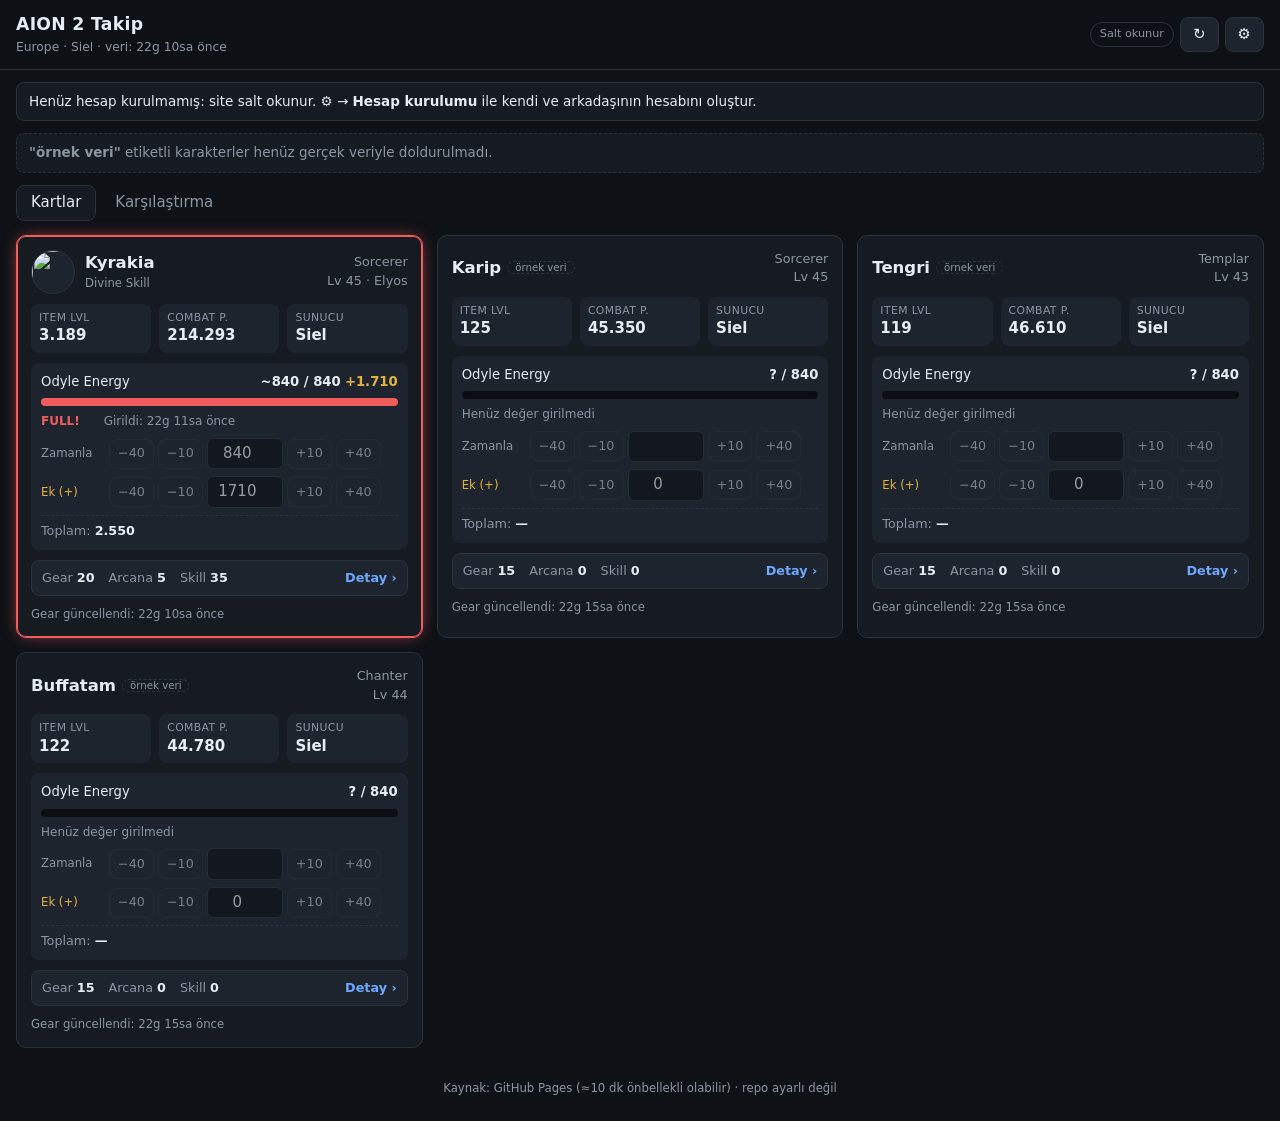
==== index.html @ 0301f0ab "İlk sürüm: AION 2 karakter takip sitesi - Karakter kartları, karşılaştırma, Gear/Arcana/Skill pencer" ====
<!doctype html>
<html lang="tr">
<head>
  <meta charset="utf-8">
  <meta name="viewport" content="width=device-width, initial-scale=1">
  <meta name="color-scheme" content="dark">
  <meta name="robots" content="noindex">
  <title>AION 2 Takip</title>
  <link rel="stylesheet" href="assets/css/style.css">
</head>
<body>
  <!-- Giriş ekranı: hesaplar kuruluysa uygulama girişten sonra görünür -->
  <section id="login" class="login" hidden>
    <form class="login-card" id="login-form" autocomplete="on">
      <h1>AION 2 Takip</h1>
      <p class="hint">Devam etmek için giriş yap.</p>
      <label>Kullanıcı adı
        <input type="text" id="login-user" autocomplete="username" autocapitalize="none" spellcheck="false" required>
      </label>
      <label>Şifre
        <input type="password" id="login-pass" autocomplete="current-password" required>
      </label>
      <label class="check"><input type="checkbox" id="login-remember"> Beni bu cihazda hatırla</label>
      <button type="submit" class="btn primary" id="login-btn">Giriş yap</button>
      <p class="login-err" id="login-err" role="alert"></p>
      <button type="button" class="linkbtn" data-open-setup>Hesap kurulumu (site sahibi)</button>
    </form>
  </section>

  <div id="app" hidden>
  <header class="topbar">
    <div class="brand">
      <h1>AION 2 Takip</h1>
      <p class="sub" id="subtitle">Yükleniyor…</p>
    </div>
    <div class="actions">
      <span class="pill" id="mode-pill" title="Düzenleme durumu">Salt okunur</span>
      <button type="button" class="btn" id="btn-refresh" title="Veriyi yeniden yükle">↻</button>
      <button type="button" class="btn" id="btn-fetch" hidden>Şimdi güncelle</button>
      <button type="button" class="btn primary" id="btn-save" hidden disabled>Kaydet</button>
      <button type="button" class="btn" id="btn-settings" title="Ayarlar">⚙</button>
    </div>
  </header>

  <div class="status" id="status" role="status" aria-live="polite" hidden></div>
  <div class="banner" id="sample-banner" hidden>
    <strong>"örnek veri"</strong> etiketli karakterler henüz gerçek veriyle doldurulmadı.
  </div>

  <nav class="tabs" role="tablist">
    <button type="button" role="tab" class="tab" data-view="cards" aria-selected="true">Kartlar</button>
    <button type="button" role="tab" class="tab" data-view="compare" aria-selected="false">Karşılaştırma</button>
  </nav>

  <main>
    <section id="view-cards" class="grid"></section>

    <section id="view-compare" hidden>
      <div class="toolbar">
        <label>Sırala:
          <select id="sort-key">
            <option value="itemLevel">Item level</option>
            <option value="combatPower">Combat power</option>
            <option value="level">Seviye</option>
            <option value="energy">Enerji (toplam)</option>
          </select>
        </label>
      </div>
      <div class="table-wrap"><table class="rank" id="rank-table"></table></div>

      <h2 class="section-title">Gear karşılaştırma</h2>
      <div class="table-wrap"><table class="gear-matrix" id="gear-matrix"></table></div>
    </section>
  </main>

  <footer class="foot" id="foot"></footer>
  </div>

  <dialog id="settings">
    <form method="dialog" class="dlg">
      <h2>Ayarlar</h2>
      <fieldset>
        <legend>Oturum</legend>
        <p class="hint" id="session-info">Giriş yapılmadı.</p>
        <div class="row">
          <button type="button" class="btn danger" id="btn-logout">Çıkış yap</button>
        </div>
      </fieldset>
      <fieldset>
        <legend>Hesaplar (site sahibi)</legend>
        <p class="hint">Hesap eklemek, şifre değiştirmek ya da süresi dolan GitHub token'ını yenilemek için.</p>
        <div class="row"><button type="button" class="btn" data-open-setup>Hesap kurulumu</button></div>
      </fieldset>
      <div class="row end">
        <button type="submit" class="btn primary">Kapat</button>
      </div>
    </form>
  </dialog>

  <dialog id="setup" aria-label="Hesap kurulumu">
    <form class="dlg" id="setup-form" autocomplete="off">
      <h2>Hesap kurulumu</h2>
      <p class="hint">
        GitHub token'ın her hesabın şifresiyle <strong>ayrı ayrı şifrelenip</strong> <code>data.json</code>'a yazılır.
        Token ve şifreler düz halde hiçbir yere kaydedilmez. Kaydedince <strong>tüm hesaplar</strong> bu listeyle değiştirilir.
      </p>

      <fieldset>
        <legend>GitHub</legend>
        <input type="password" id="setup-token" placeholder="github_pat_… (Contents + Actions: Read and write)" spellcheck="false" autocomplete="off" required>
        <div class="row">
          <input type="text" id="setup-owner" placeholder="kullanıcı adı" spellcheck="false" required>
          <span>/</span>
          <input type="text" id="setup-repo" placeholder="repo" spellcheck="false" required>
          <input type="text" id="setup-branch" placeholder="main" spellcheck="false" class="short">
        </div>
      </fieldset>

      <fieldset>
        <legend>Hesaplar</legend>
        <p class="hint">Şifre en az 10 karakter; 12+ ve rastgele olması önerilir (şifreli kayıt herkese açık durur).</p>
        <div id="setup-accounts"></div>
        <div class="row"><button type="button" class="btn sm" id="setup-add">+ Hesap ekle</button></div>
      </fieldset>

      <p class="hint" id="setup-result" role="status"></p>
      <div class="row end">
        <button type="button" class="btn" id="setup-cancel">Vazgeç</button>
        <button type="submit" class="btn primary" id="setup-save">Şifrele ve kaydet</button>
      </div>
    </form>
  </dialog>

  <dialog id="char-dlg" aria-label="Karakter detayı">
    <div class="dlg cdlg">
      <button type="button" class="btn close-x" id="char-close" aria-label="Kapat">✕</button>
      <div id="char-body"></div>
    </div>
  </dialog>

  <dialog id="item-dlg" aria-label="Eşya detayı">
    <div class="dlg idlg">
      <div id="item-body"></div>
      <div class="row end">
        <button type="button" class="btn" id="item-prev" title="Önceki parça (←)">‹</button>
        <button type="button" class="btn" id="item-next" title="Sonraki parça (→)">›</button>
        <button type="button" class="btn primary" id="item-close">Kapat</button>
      </div>
    </div>
  </dialog>

  <script type="module" src="assets/js/app.js"></script>
</body>
</html>
---- assets/css/style.css ----
:root {
  --bg: #0e1116;
  --surface: #161b22;
  --surface-2: #1d242e;
  --border: #2a323d;
  --text: #e6edf3;
  --muted: #8b96a3;
  --accent: #6ea8fe;
  --accent-2: #3b6fd1;
  --ok: #3fb950;
  --warn: #f0a33a;
  --full: #f05d5d;
  --gold: #e3b341;
  --radius: 10px;
  --gap: 14px;
  color-scheme: dark;
}

* { box-sizing: border-box; }
[hidden] { display: none !important; }

html, body {
  margin: 0;
  background: var(--bg);
  color: var(--text);
  font: 15px/1.45 system-ui, -apple-system, "Segoe UI", Roboto, sans-serif;
  -webkit-text-size-adjust: 100%;
}

button, input, select { font: inherit; color: inherit; }

/* ---------- Üst bar ---------- */
.topbar {
  position: sticky; top: 0; z-index: 5;
  display: flex; flex-wrap: wrap; gap: 10px;
  align-items: center; justify-content: space-between;
  padding: 12px 16px;
  background: color-mix(in srgb, var(--bg) 88%, transparent);
  backdrop-filter: blur(6px);
  border-bottom: 1px solid var(--border);
}
.brand h1 { margin: 0; font-size: 1.15rem; letter-spacing: .3px; }
.brand .sub { margin: 2px 0 0; color: var(--muted); font-size: .82rem; }
.actions { display: flex; flex-wrap: wrap; gap: 6px; align-items: center; }

.btn {
  background: var(--surface-2);
  border: 1px solid var(--border);
  border-radius: 8px;
  padding: 6px 12px;
  cursor: pointer;
  min-height: 34px;
}
.btn:hover:not(:disabled) { border-color: var(--accent); }
.btn:disabled { opacity: .45; cursor: not-allowed; }
.btn.primary { background: var(--accent-2); border-color: var(--accent-2); color: #fff; }
.btn.danger { border-color: #6b2b2b; color: #ff9b9b; }
.btn.sm { padding: 2px 8px; min-height: 30px; font-size: .85rem; }

.pill {
  font-size: .75rem; padding: 3px 9px; border-radius: 999px;
  border: 1px solid var(--border); color: var(--muted);
}
.pill.edit { border-color: var(--ok); color: var(--ok); }
.pill.run { border-color: var(--warn); color: var(--warn); }

.status, .banner {
  margin: 12px 16px 0; padding: 9px 12px; border-radius: 8px;
  background: var(--surface); border: 1px solid var(--border); font-size: .9rem;
}
.status.error { border-color: var(--full); color: #ffb4b4; }
.status.ok { border-color: var(--ok); }
.banner { border-style: dashed; color: var(--muted); }

/* ---------- Sekmeler ---------- */
.tabs { display: flex; gap: 4px; padding: 12px 16px 0; }
.tab {
  background: none; border: 1px solid transparent; border-radius: 8px;
  padding: 6px 14px; cursor: pointer; color: var(--muted);
}
.tab[aria-selected="true"] { background: var(--surface); border-color: var(--border); color: var(--text); }

main { padding: 14px 16px 32px; max-width: 1400px; margin: 0 auto; }

/* ---------- Kartlar ---------- */
.grid {
  display: grid; gap: var(--gap);
  grid-template-columns: repeat(auto-fill, minmax(min(100%, 330px), 1fr));
}
.card {
  background: var(--surface);
  border: 1px solid var(--border);
  border-radius: var(--radius);
  padding: 14px;
  display: flex; flex-direction: column; gap: 10px;
  min-width: 0;
}
.card.is-near { border-color: var(--warn); box-shadow: 0 0 0 1px var(--warn) inset; }
.card.is-full {
  border-color: var(--full);
  box-shadow: 0 0 0 1px var(--full) inset, 0 0 18px -6px var(--full);
}
.card-head { display: flex; gap: 10px; align-items: center; }
.card-head .who { flex: 1; min-width: 0; }
.card-head .meta { margin-left: auto; }
.card-head h3 { margin: 0; font-size: 1.1rem; overflow-wrap: anywhere; }
.avatar { width: 44px; height: 44px; border-radius: 50%; object-fit: cover; background: var(--surface-2); border: 1px solid var(--border); flex: none; }
.title-txt { color: var(--muted); font-size: .78rem; }
.sample-tag { font-size: .68rem; color: var(--muted); border: 1px dashed var(--border); border-radius: 999px; padding: 0 7px; margin-left: 6px; font-weight: 400; vertical-align: middle; }
td.item, div.item { display: flex; align-items: center; gap: 6px; }
.icon { width: 22px; height: 22px; border-radius: 4px; flex: none; background: #0b0e12; }
.exceed { color: #c77dff; font-weight: 600; }
.grade-common { color: var(--text); }
.grade-rare { color: #5ac85a; }
.grade-legend { color: #5aa7ff; }
.grade-unique { color: var(--gold); }
.grade-epic { color: #f07b3a; }
.grade-special { color: #d58cff; }
.card-head .meta { color: var(--muted); font-size: .85rem; text-align: right; }
.owner { font-size: .72rem; color: var(--gold); border: 1px solid #5a4a1c; border-radius: 999px; padding: 0 7px; margin-left: 6px; }

.stats { display: grid; grid-template-columns: repeat(3, 1fr); gap: 8px; }
.stat { background: var(--surface-2); border-radius: 8px; padding: 6px 8px; min-width: 0; }
.stat .k { display: block; color: var(--muted); font-size: .72rem; text-transform: uppercase; letter-spacing: .4px; }
.stat .v { font-weight: 600; font-variant-numeric: tabular-nums; overflow-wrap: anywhere; }

/* ---------- Enerji ---------- */
.energy { background: var(--surface-2); border-radius: 8px; padding: 9px 10px; display: grid; gap: 7px; }
.energy-top { display: flex; justify-content: space-between; gap: 8px; font-size: .88rem; }
.energy-top .now { font-weight: 700; font-variant-numeric: tabular-nums; }
.bar { height: 8px; background: #0b0e12; border-radius: 99px; overflow: hidden; }
.bar > i { display: block; height: 100%; width: 0; background: var(--accent); transition: width .4s; }
.is-near .bar > i { background: var(--warn); }
.is-full .bar > i { background: var(--full); }
.energy-info { color: var(--muted); font-size: .8rem; display: flex; flex-wrap: wrap; gap: 4px 12px; }
.energy-info b { color: var(--text); font-weight: 600; }
.is-full .energy-info .full-txt { color: var(--full); font-weight: 700; }
.is-near .energy-info .full-txt { color: var(--warn); }

.energy-row { display: grid; grid-template-columns: 62px 1fr; gap: 6px; align-items: center; }
.energy-row .lbl { color: var(--muted); font-size: .78rem; }
.energy-row:has([data-pool="bonus"]) .lbl { color: var(--gold); }
.bonus-tag { color: var(--gold); font-weight: 700; font-variant-numeric: tabular-nums; }
.energy-total {
  display: flex; align-items: center; gap: 8px; font-size: .85rem; color: var(--muted);
  border-top: 1px dashed var(--border); padding-top: 6px;
}
.energy-total b { color: var(--text); font-variant-numeric: tabular-nums; }
.energy-ctrl { display: flex; gap: 4px; align-items: center; flex-wrap: wrap; }
.energy-ctrl input {
  width: 76px; text-align: center; padding: 4px 6px; min-height: 30px;
  background: var(--bg); border: 1px solid var(--border); border-radius: 6px;
  font-variant-numeric: tabular-nums;
}
.energy-ctrl input:disabled { opacity: .6; }
.dirty-dot { font-size: .75rem; color: var(--warn); margin-left: auto; }

/* ---------- Gear ---------- */
details.gear summary { cursor: pointer; color: var(--muted); font-size: .88rem; padding: 2px 0; }
details.gear[open] summary { margin-bottom: 6px; }
.table-wrap { overflow-x: auto; -webkit-overflow-scrolling: touch; border-radius: 8px; }
table { border-collapse: collapse; width: 100%; font-size: .86rem; }
th, td { padding: 6px 8px; border-bottom: 1px solid var(--border); text-align: left; vertical-align: top; }
th { color: var(--muted); font-weight: 500; font-size: .76rem; text-transform: uppercase; letter-spacing: .4px; white-space: nowrap; }
td.num, th.num { text-align: right; font-variant-numeric: tabular-nums; white-space: nowrap; }
.ench { color: var(--gold); font-weight: 600; }
.slot { color: var(--muted); white-space: nowrap; }
.updated { color: var(--muted); font-size: .78rem; }
.err { color: #ffb4b4; font-size: .78rem; }

/* ---------- Karşılaştırma ---------- */
.toolbar { display: flex; gap: 10px; align-items: center; margin-bottom: 10px; }
.toolbar select { background: var(--surface-2); border: 1px solid var(--border); border-radius: 6px; padding: 4px 8px; }
.rank, .gear-matrix { background: var(--surface); }
.rank td .rbar { height: 6px; background: #0b0e12; border-radius: 99px; margin-top: 4px; min-width: 60px; }
.rank td .rbar > i { display: block; height: 100%; background: var(--accent); border-radius: 99px; }
.rank tr.is-full td:first-child { box-shadow: 3px 0 0 var(--full) inset; }
.rank tr.is-near td:first-child { box-shadow: 3px 0 0 var(--warn) inset; }
.gear-matrix td { min-width: 130px; }
.gear-matrix thead th:not(:first-child) { text-transform: none; font-size: .88rem; color: var(--text); letter-spacing: 0; }
.gear-matrix td.best { background: color-mix(in srgb, var(--ok) 14%, transparent); }
.gear-matrix .il { color: var(--muted); font-size: .78rem; }
.section-title { font-size: 1rem; margin: 26px 0 10px; }

/* ---------- Eşya detay penceresi ---------- */
.clickable { cursor: pointer; }
tr.clickable:hover td, td.clickable:hover { background: color-mix(in srgb, var(--accent) 9%, transparent); }
.clickable:focus-visible { outline: 2px solid var(--accent); outline-offset: -2px; }
#item-dlg { width: min(480px, calc(100vw - 24px)); max-height: calc(100dvh - 24px); }
.idlg { gap: 12px; }
.idlg-head { display: flex; gap: 12px; align-items: center; }
.idlg-head h2 { margin: 0; font-size: 1.05rem; line-height: 1.3; }
.icon-lg { width: 52px; height: 52px; border-radius: 8px; background: #0b0e12; border: 1px solid var(--border); flex: none; }
.muted { color: var(--muted); font-size: .8rem; font-weight: 400; }
.badges { display: flex; flex-wrap: wrap; gap: 6px; }
.badge { background: var(--surface-2); border: 1px solid var(--border); border-radius: 999px; padding: 2px 10px; font-size: .8rem; }
.isec h3 { margin: 0 0 6px; font-size: .78rem; text-transform: uppercase; letter-spacing: .5px; color: var(--muted); font-weight: 600; }
.stats-tbl td { padding: 4px 6px; }
.stats-tbl tr.added td { color: #9fd3ff; }
.plus { color: var(--ok); font-weight: 600; }
.tag { font-size: .68rem; border: 1px solid #2f5d80; color: #9fd3ff; border-radius: 999px; padding: 0 6px; }
.stones { list-style: none; margin: 0; padding: 0; display: grid; gap: 6px; }
.stones li { display: flex; gap: 8px; align-items: flex-start; background: var(--surface-2); border-radius: 8px; padding: 6px 8px; font-size: .86rem; }
.stones li.empty { color: var(--muted); font-style: italic; border: 1px dashed var(--border); background: none; }
.stones .desc { color: var(--muted); font-size: .78rem; white-space: pre-line; margin-top: 2px; }

/* ---------- Kart → karakter penceresi ---------- */
.card-open { cursor: pointer; }
.card-head.card-open:hover h3 { color: var(--accent); }
.open-char {
  display: flex; flex-wrap: wrap; gap: 4px 14px; align-items: center;
  background: var(--surface-2); border: 1px solid var(--border); border-radius: 8px;
  padding: 8px 10px; cursor: pointer; text-align: left; color: var(--muted); font-size: .85rem;
}
.open-char b { color: var(--text); }
.open-char .go { margin-left: auto; color: var(--accent); font-weight: 600; }
.open-char:hover { border-color: var(--accent); }

#char-dlg { width: min(860px, calc(100vw - 24px)); max-height: calc(100dvh - 24px); }
.cdlg { position: relative; gap: 12px; }
.close-x { position: absolute; top: 12px; right: 12px; min-height: 32px; padding: 2px 10px; }
.cd-head { display: flex; gap: 12px; align-items: center; flex-wrap: wrap; padding-right: 44px; }
.cd-head .who { flex: 1; min-width: 160px; }
.cd-head h2 { margin: 0; font-size: 1.2rem; }
.avatar.lg { width: 56px; height: 56px; }
.cd-stats { display: flex; gap: 8px; }
.cd-stats > div { background: var(--surface-2); border-radius: 8px; padding: 5px 10px; display: grid; }
.cd-stats .k { color: var(--muted); font-size: .7rem; text-transform: uppercase; letter-spacing: .4px; }
.cd-stats b { font-variant-numeric: tabular-nums; }

.cd-tabs { display: flex; gap: 4px; border-bottom: 1px solid var(--border); }
.cd-tab {
  background: none; border: 0; border-bottom: 2px solid transparent; margin-bottom: -1px;
  padding: 8px 14px; cursor: pointer; color: var(--muted); font-weight: 600;
}
.cd-tab[aria-selected="true"] { color: var(--text); border-bottom-color: var(--accent); }
.cd-tab .cnt { font-size: .72rem; background: var(--surface-2); border-radius: 999px; padding: 1px 7px; margin-left: 4px; font-weight: 500; }
.cd-body { min-height: 200px; }

.grp { margin: 14px 0 8px; font-size: .78rem; text-transform: uppercase; letter-spacing: .5px; color: var(--muted); font-weight: 600; }
.grp:first-child { margin-top: 4px; }
.grp .muted { text-transform: none; letter-spacing: 0; }
.tiles { display: grid; gap: 8px; grid-template-columns: repeat(auto-fill, minmax(min(100%, 240px), 1fr)); }
.tiles.wide { grid-template-columns: repeat(auto-fill, minmax(min(100%, 300px), 1fr)); }
.tile {
  display: flex; gap: 10px; align-items: flex-start; background: var(--surface-2);
  border: 1px solid var(--border); border-radius: 8px; padding: 8px 10px; min-width: 0;
}
.tile.clickable:hover { border-color: var(--accent); }
.tile-txt { min-width: 0; flex: 1; }
.tname { font-weight: 600; font-size: .9rem; overflow-wrap: anywhere; }
.icon.md { width: 36px; height: 36px; border-radius: 6px; display: inline-block; }
.mini-stats { list-style: none; margin: 6px 0 0; padding: 0; display: grid; gap: 2px; font-size: .8rem; }
.mini-stats li { display: flex; justify-content: space-between; gap: 8px; border-top: 1px dashed var(--border); padding-top: 2px; }
.mini-stats li.added span { color: #9fd3ff; }

.skills { display: grid; gap: 6px; grid-template-columns: repeat(auto-fill, minmax(min(100%, 200px), 1fr)); }
.skill { display: flex; gap: 8px; align-items: center; background: var(--surface-2); border: 1px solid var(--border); border-radius: 8px; padding: 6px 8px; }
.skill.equipped { border-color: color-mix(in srgb, var(--ok) 55%, var(--border)); }
.skill.locked { opacity: .45; filter: grayscale(.8); }
.skill .eq { color: var(--ok); }

/* Ek skill'ler ve set */
.sk { display: inline-flex; align-items: center; gap: 6px; }
.stats-tbl tr.skill-row td { color: #ffd08a; }
.mini-stats li.skill-li span { color: #ffd08a; }
.icon.xs { width: 16px; height: 16px; border-radius: 3px; }
.set { background: var(--surface-2); border-radius: 8px; padding: 8px 10px; display: grid; gap: 6px; font-size: .86rem; }
.set-bonus { list-style: none; margin: 0; padding: 0; display: grid; gap: 4px; }
.set-bonus li { color: var(--muted); display: flex; gap: 8px; }
.set-bonus li.on { color: var(--text); }
.set-bonus .deg { flex: none; font-size: .72rem; border: 1px solid var(--border); border-radius: 999px; padding: 0 7px; height: fit-content; }
.set-bonus li.on .deg { border-color: var(--ok); color: var(--ok); }
.set-items { font-size: .76rem; }
.desc-txt { margin: 0; color: var(--muted); font-size: .8rem; font-style: italic; white-space: pre-line; }

/* ---------- Giriş ekranı ve hesap kurulumu ---------- */
.login { min-height: 100dvh; display: grid; place-items: center; padding: 16px; }
.login-card {
  width: min(360px, 100%); background: var(--surface); border: 1px solid var(--border);
  border-radius: 14px; padding: 24px 20px; display: grid; gap: 12px;
}
.login-card h1 { margin: 0; font-size: 1.3rem; }
.login-card label { display: grid; gap: 4px; font-size: .85rem; color: var(--muted); }
.login-card input[type=text], .login-card input[type=password] {
  background: var(--bg); border: 1px solid var(--border); border-radius: 8px; padding: 9px 10px; font-size: 1rem;
}
.login-card input:focus { outline: 2px solid var(--accent); outline-offset: -1px; }
.login-card label.check { display: flex; align-items: center; gap: 8px; }
.login-card .btn.primary { min-height: 40px; }
.login-err { margin: 0; min-height: 1.2em; color: #ffb4b4; font-size: .85rem; }
.linkbtn { background: none; border: 0; color: var(--muted); font-size: .78rem; cursor: pointer; text-decoration: underline; justify-self: center; }
.linkbtn:hover { color: var(--accent); }
#setup { width: min(600px, calc(100vw - 24px)); }
.acc-row { display: grid; grid-template-columns: 1fr 1fr 1fr auto; gap: 6px; margin-bottom: 6px; }
.acc-row input { min-width: 0; background: var(--bg); border: 1px solid var(--border); border-radius: 6px; padding: 7px 9px; }
#setup input[type=password]#setup-token, #setup .row input { background: var(--bg); border: 1px solid var(--border); border-radius: 6px; padding: 7px 9px; min-width: 0; }
#setup .row input:not(.short) { flex: 1; }
#setup-token { width: 100%; }
@media (max-width: 520px) { .acc-row { grid-template-columns: 1fr 1fr; } .acc-row .acc-user { grid-column: 1 / -1; } }

.foot { color: var(--muted); font-size: .78rem; text-align: center; padding: 0 16px 24px; }

/* ---------- Dialog ---------- */
dialog {
  background: var(--surface); color: var(--text);
  border: 1px solid var(--border); border-radius: 12px;
  padding: 0; width: min(520px, calc(100vw - 32px));
}
dialog::backdrop { background: rgb(0 0 0 / .6); }
.dlg { padding: 18px; display: grid; gap: 14px; }
.dlg h2 { margin: 0; font-size: 1.1rem; }
fieldset { border: 1px solid var(--border); border-radius: 8px; padding: 10px 12px; display: grid; gap: 8px; margin: 0; }
legend { padding: 0 6px; color: var(--muted); font-size: .85rem; }
.dlg input[type=text], .dlg input[type=password] {
  width: 100%; min-width: 0; background: var(--bg); border: 1px solid var(--border);
  border-radius: 6px; padding: 7px 9px;
}
.dlg input.short { max-width: 90px; }
.row { display: flex; gap: 6px; align-items: center; flex-wrap: wrap; }
.row.end { justify-content: flex-end; }
.hint { margin: 0; color: var(--muted); font-size: .8rem; }

@media (max-width: 520px) {
  .topbar { padding: 10px 12px; }
  main { padding: 12px 12px 28px; }
  .stats { grid-template-columns: repeat(3, minmax(0, 1fr)); }
  .stat .v { font-size: .9rem; }
}
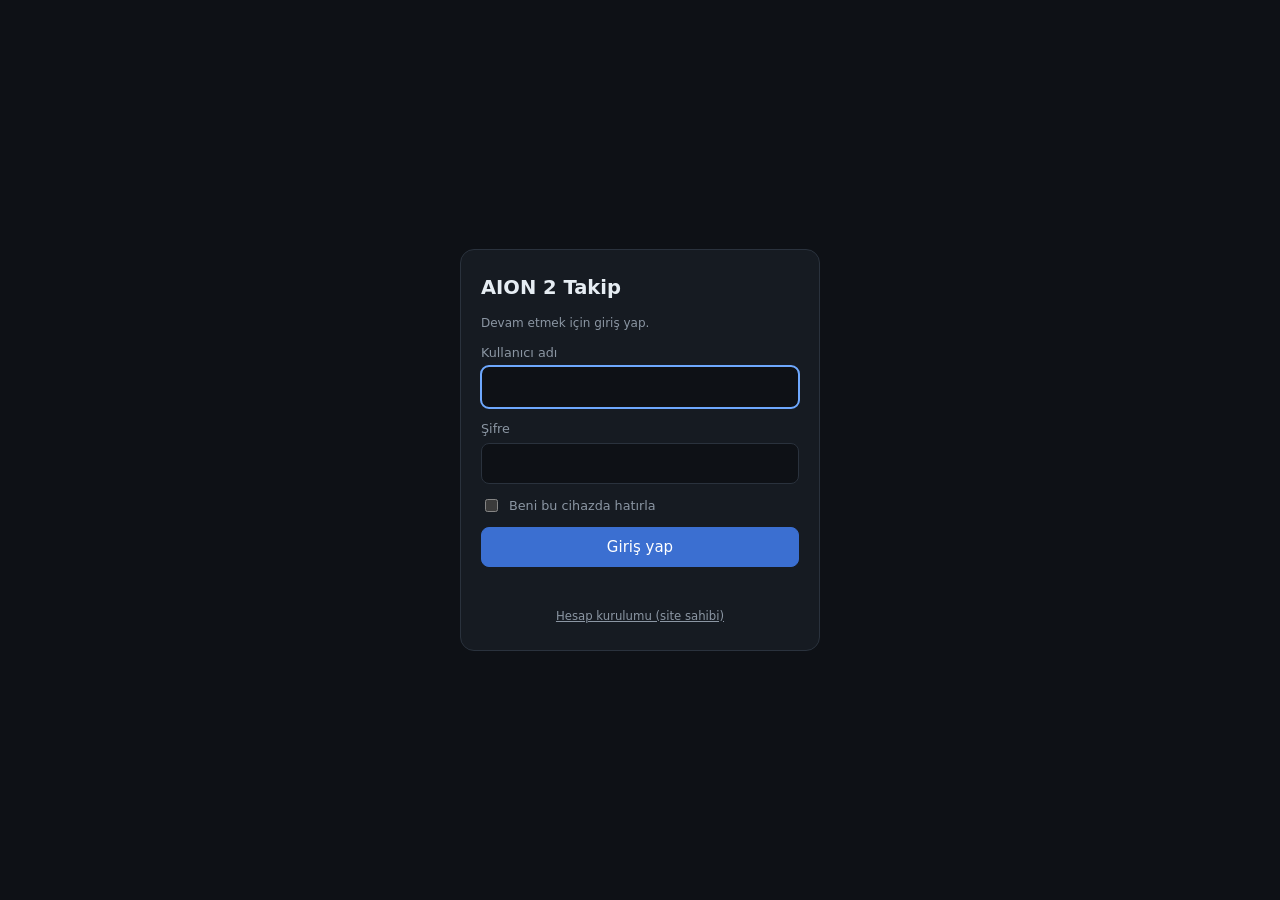
==== commit aae50488: "Ana ekrana ortak yapılacaklar listesi eklendi - Madde ekleme, tamamlandı işaretleme, silme, tamamlan" ====
--- a/index.html
+++ b/index.html
@@ -46,6 +46,8 @@
   <div class="banner" id="sample-banner" hidden>
     <strong>"örnek veri"</strong> etiketli karakterler henüz gerçek veriyle doldurulmadı.
   </div>
+
+  <section id="todos" class="todos" aria-label="Yapılacaklar"></section>
 
   <nav class="tabs" role="tablist">
     <button type="button" role="tab" class="tab" data-view="cards" aria-selected="true">Kartlar</button>
--- a/assets/css/style.css
+++ b/assets/css/style.css
@@ -299,6 +299,41 @@
 #setup-token { width: 100%; }
 @media (max-width: 520px) { .acc-row { grid-template-columns: 1fr 1fr; } .acc-row .acc-user { grid-column: 1 / -1; } }
 
+/* ---------- Yapılacaklar ---------- */
+.todos {
+  margin: 12px 16px 0; background: var(--surface); border: 1px solid var(--border);
+  border-radius: var(--radius); padding: 12px 14px; display: grid; gap: 10px;
+}
+@media (min-width: 1432px) { .todos { margin-left: auto; margin-right: auto; max-width: 1368px; } }
+.todo-head { display: flex; align-items: baseline; gap: 10px; }
+.todo-head h2 { margin: 0; font-size: 1rem; }
+.todo-sync { color: var(--warn); font-size: .75rem; margin-left: auto; }
+.todo-form { display: flex; gap: 6px; }
+.todo-form input {
+  flex: 1; min-width: 0; background: var(--bg); border: 1px solid var(--border);
+  border-radius: 8px; padding: 8px 10px;
+}
+.todo-form input:focus { outline: 2px solid var(--accent); outline-offset: -1px; }
+.todo-list { list-style: none; margin: 0; padding: 0; display: grid; gap: 4px; }
+.todo {
+  display: flex; align-items: center; gap: 8px; background: var(--surface-2);
+  border-radius: 8px; padding: 6px 8px; min-width: 0;
+}
+.todo-main { display: flex; align-items: center; gap: 8px; flex: 1; min-width: 0; cursor: pointer; }
+.todo-check { width: 18px; height: 18px; flex: none; accent-color: var(--ok); }
+.todo-text { overflow-wrap: anywhere; }
+.todo.done .todo-text { text-decoration: line-through; color: var(--muted); }
+.todo-meta { color: var(--muted); font-size: .72rem; white-space: nowrap; }
+.todo-del {
+  background: none; border: 0; color: var(--muted); cursor: pointer; padding: 2px 6px;
+  border-radius: 6px; font-size: .9rem; min-height: 28px;
+}
+.todo-del:hover { color: #ff9b9b; background: color-mix(in srgb, var(--full) 15%, transparent); }
+.todo-done summary { cursor: pointer; color: var(--muted); font-size: .85rem; margin-bottom: 6px; }
+.todo-done .btn { margin-top: 8px; }
+.todo-empty { margin: 0; }
+@media (max-width: 520px) { .todos { margin: 12px 12px 0; } .todo { flex-wrap: wrap; } .todo-meta { order: 3; width: 100%; padding-left: 26px; } }
+
 .foot { color: var(--muted); font-size: .78rem; text-align: center; padding: 0 16px 24px; }
 
 /* ---------- Dialog ---------- */
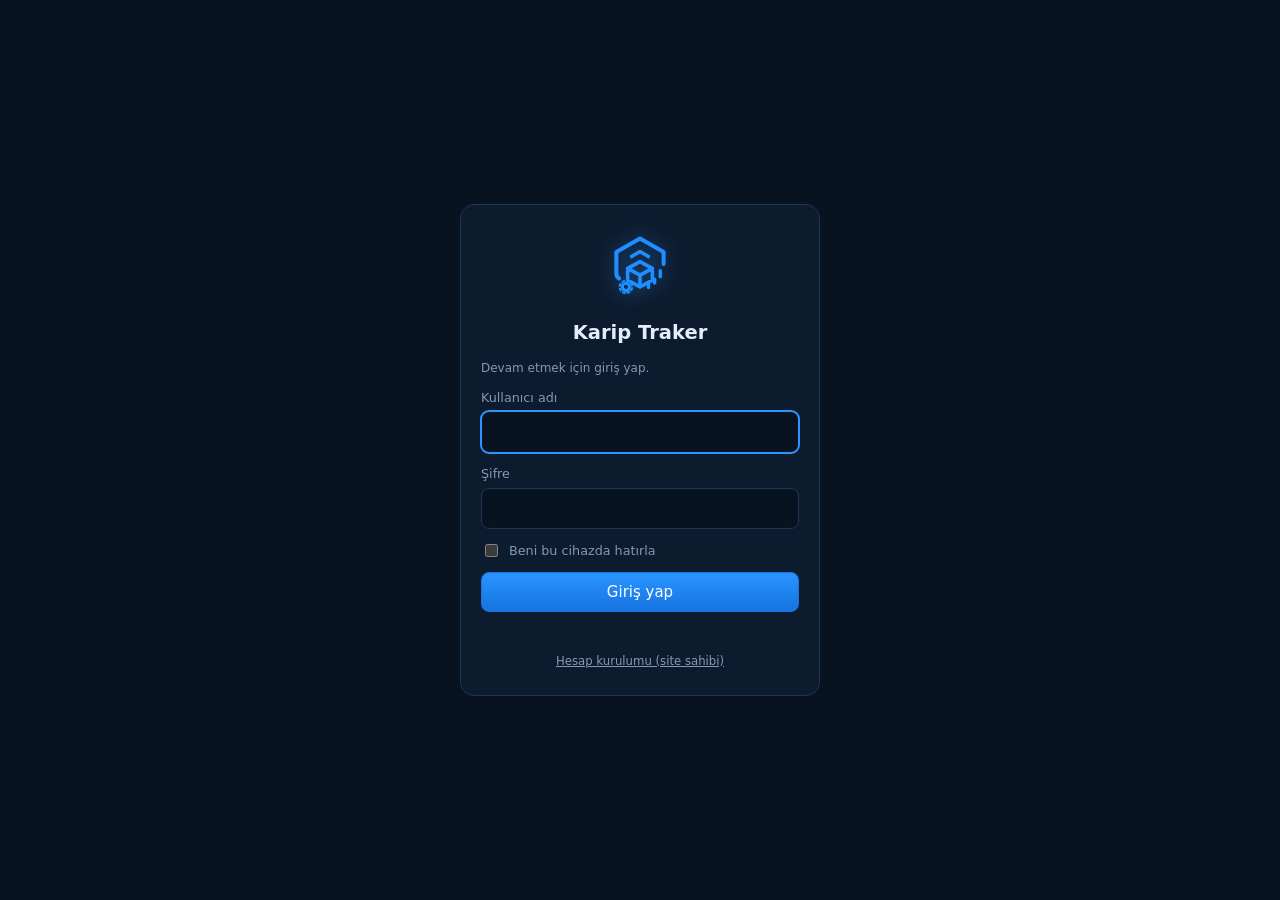
==== commit 4696a4ab: "Karip Traker: yeni logo, isim ve logo ile uyumlu renk paleti Co-Authored-By: Claude Opus 5.5 <norepl" ====
--- a/index.html
+++ b/index.html
@@ -5,14 +5,18 @@
   <meta name="viewport" content="width=device-width, initial-scale=1">
   <meta name="color-scheme" content="dark">
   <meta name="robots" content="noindex">
-  <title>AION 2 Takip</title>
+  <title>Karip Traker</title>
+  <link rel="icon" type="image/svg+xml" href="assets/img/logo.svg">
+  <link rel="apple-touch-icon" href="assets/img/logo.png">
+  <meta name="theme-color" content="#081322">
   <link rel="stylesheet" href="assets/css/style.css">
 </head>
 <body>
   <!-- Giriş ekranı: hesaplar kuruluysa uygulama girişten sonra görünür -->
   <section id="login" class="login" hidden>
     <form class="login-card" id="login-form" autocomplete="on">
-      <h1>AION 2 Takip</h1>
+      <img class="login-logo" src="assets/img/logo.svg" alt="" width="72" height="72">
+      <h1>Karip Traker</h1>
       <p class="hint">Devam etmek için giriş yap.</p>
       <label>Kullanıcı adı
         <input type="text" id="login-user" autocomplete="username" autocapitalize="none" spellcheck="false" required>
@@ -27,16 +31,41 @@
     </form>
   </section>
 
-  <div id="app" hidden>
+  <div id="app" class="shell" hidden>
+  <aside class="side" aria-label="Menü">
+    <div class="side-brand">
+      <img class="logo" src="assets/img/logo.svg" alt="" width="38" height="38">
+      <div><b>Karip <em>Traker</em></b><span class="muted" id="side-sub">Siel · EU</span></div>
+    </div>
+    <nav class="nav" role="tablist">
+      <button type="button" role="tab" class="tab" data-view="home" aria-selected="true">
+        <svg viewBox="0 0 24 24" aria-hidden="true"><path d="M3 11l9-7 9 7v9a1 1 0 0 1-1 1h-5v-6H9v6H4a1 1 0 0 1-1-1z"/></svg><span>Genel bakış</span></button>
+      <button type="button" role="tab" class="tab" data-view="cards" aria-selected="false">
+        <svg viewBox="0 0 24 24" aria-hidden="true"><circle cx="9" cy="8" r="3.5"/><path d="M2.5 20c.8-3.6 3.4-5.5 6.5-5.5s5.7 1.9 6.5 5.5"/><circle cx="17" cy="9" r="2.5"/><path d="M16 14.6c2.6-.3 4.8 1.2 5.5 4.4"/></svg><span>Karakterler</span></button>
+      <button type="button" role="tab" class="tab" data-view="bosses" aria-selected="false">
+        <svg viewBox="0 0 24 24" aria-hidden="true"><path d="M12 3c-4.4 0-8 3.2-8 7.3 0 2.4 1.2 4.4 3 5.7V20h3v-2h4v2h3v-4c1.8-1.3 3-3.3 3-5.7C20 6.2 16.4 3 12 3z"/><circle cx="9" cy="11" r="1.6"/><circle cx="15" cy="11" r="1.6"/></svg><span>Bosslar</span></button>
+      <button type="button" role="tab" class="tab" data-view="todos" aria-selected="false">
+        <svg viewBox="0 0 24 24" aria-hidden="true"><path d="M9 6h11M9 12h11M9 18h11"/><path d="M3.5 6l1.5 1.5L7.5 5M3.5 12l1.5 1.5L7.5 11M3.5 18l1.5 1.5L7.5 17"/></svg><span>Yapılacaklar</span></button>
+      <button type="button" role="tab" class="tab" data-view="compare" aria-selected="false">
+        <svg viewBox="0 0 24 24" aria-hidden="true"><path d="M5 20V10M12 20V4M19 20v-7"/></svg><span>Karşılaştırma</span></button>
+      <button type="button" role="tab" class="tab" data-view="app" aria-selected="false">
+        <svg viewBox="0 0 24 24" aria-hidden="true"><rect x="3" y="4" width="18" height="12" rx="2"/><path d="M8 20h8M12 16v4"/></svg><span>Uygulama</span></button>
+    </nav>
+    <div class="side-foot">
+      <div id="app-chip"></div>
+      <span class="pill" id="mode-pill" title="Düzenleme durumu">Salt okunur</span>
+    </div>
+  </aside>
+
+  <div class="content">
   <header class="topbar">
     <div class="brand">
-      <h1>AION 2 Takip</h1>
+      <h1 id="page-title">Genel bakış</h1>
       <p class="sub" id="subtitle">Yükleniyor…</p>
     </div>
     <div class="actions">
-      <span class="pill" id="mode-pill" title="Düzenleme durumu">Salt okunur</span>
       <button type="button" class="btn" id="btn-refresh" title="Veriyi yeniden yükle">↻</button>
-      <button type="button" class="btn" id="btn-fetch" hidden>Şimdi güncelle</button>
+      <button type="button" class="btn" id="btn-fetch" hidden title="Gear verisini resmi siteden şimdi çek">Gear güncelle</button>
       <button type="button" class="btn primary" id="btn-save" hidden disabled>Kaydet</button>
       <button type="button" class="btn" id="btn-settings" title="Ayarlar">⚙</button>
     </div>
@@ -47,17 +76,18 @@
     <strong>"örnek veri"</strong> etiketli karakterler henüz gerçek veriyle doldurulmadı.
   </div>
 
-  <section id="todos" class="todos" aria-label="Yapılacaklar"></section>
+  <main>
+    <section id="view-home" class="view"></section>
 
-  <nav class="tabs" role="tablist">
-    <button type="button" role="tab" class="tab" data-view="cards" aria-selected="true">Kartlar</button>
-    <button type="button" role="tab" class="tab" data-view="compare" aria-selected="false">Karşılaştırma</button>
-  </nav>
+    <section id="view-cards" class="view grid" hidden></section>
 
-  <main>
-    <section id="view-cards" class="grid"></section>
+    <section id="view-bosses" class="view bosses" hidden></section>
 
-    <section id="view-compare" hidden>
+    <section id="view-todos" class="view" hidden>
+      <div id="todos" class="todos panel" aria-label="Yapılacaklar"></div>
+    </section>
+
+    <section id="view-compare" class="view" hidden>
       <div class="toolbar">
         <label>Sırala:
           <select id="sort-key">
@@ -73,9 +103,12 @@
       <h2 class="section-title">Gear karşılaştırma</h2>
       <div class="table-wrap"><table class="gear-matrix" id="gear-matrix"></table></div>
     </section>
+
+    <section id="view-app" class="view" hidden></section>
   </main>
 
   <footer class="foot" id="foot"></footer>
+  </div>
   </div>
 
   <dialog id="settings">
--- a/assets/css/style.css
+++ b/assets/css/style.css
@@ -1,12 +1,13 @@
 :root {
-  --bg: #0e1116;
-  --surface: #161b22;
-  --surface-2: #1d242e;
-  --border: #2a323d;
-  --text: #e6edf3;
-  --muted: #8b96a3;
-  --accent: #6ea8fe;
-  --accent-2: #3b6fd1;
+  /* Karip Traker: logodaki lacivert zemin + parlak mavi */
+  --bg: #081322;
+  --surface: #0d1b2e;
+  --surface-2: #13253d;
+  --border: #1e3554;
+  --text: #e4eefa;
+  --muted: #8199b6;
+  --accent: #2a95ff;
+  --accent-2: #1673e0;
   --ok: #3fb950;
   --warn: #f0a33a;
   --full: #f05d5d;
@@ -299,6 +300,24 @@
 #setup-token { width: 100%; }
 @media (max-width: 520px) { .acc-row { grid-template-columns: 1fr 1fr; } .acc-row .acc-user { grid-column: 1 / -1; } }
 
+/* ---------- Harca butonları ve zindan sayaçları ---------- */
+.spend-lbl { color: #ff9b9b !important; }
+.btn.spend { border-color: #6b2b2b; }
+.btn.spend:hover:not(:disabled) { border-color: var(--full); }
+.dgs { display: grid; gap: 8px; grid-template-columns: repeat(auto-fill, minmax(min(100%, 320px), 1fr)); }
+.dg { background: var(--surface-2); border: 1px solid var(--border); border-radius: 8px; padding: 10px; display: grid; gap: 6px; }
+.dg.near { border-color: var(--gold); }
+.dg.near .bar > i { background: var(--gold); }
+.dg-top { display: flex; justify-content: space-between; gap: 8px; align-items: baseline; }
+.dg-name { overflow-wrap: anywhere; }
+.dg-count { font-variant-numeric: tabular-nums; color: var(--muted); }
+.dg-count b { color: var(--text); font-size: 1.05rem; }
+.dg-bottom { display: flex; justify-content: space-between; gap: 6px; align-items: center; flex-wrap: wrap; }
+.dg-actions { display: flex; gap: 4px; }
+.dg-form { display: flex; gap: 6px; flex-wrap: wrap; margin-top: 10px; }
+.dg-form input { background: var(--bg); border: 1px solid var(--border); border-radius: 6px; padding: 7px 9px; min-width: 0; flex: 1 1 180px; }
+.dg-form input.short { flex: 0 1 90px; }
+
 /* ---------- Yapılacaklar ---------- */
 .todos {
   margin: 12px 16px 0; background: var(--surface); border: 1px solid var(--border);
@@ -308,6 +327,7 @@
 .todo-head { display: flex; align-items: baseline; gap: 10px; }
 .todo-head h2 { margin: 0; font-size: 1rem; }
 .todo-sync { color: var(--warn); font-size: .75rem; margin-left: auto; }
+.todo-live { color: var(--ok); font-size: .72rem; margin-left: auto; opacity: .8; }
 .todo-form { display: flex; gap: 6px; }
 .todo-form input {
   flex: 1; min-width: 0; background: var(--bg); border: 1px solid var(--border);
@@ -362,3 +382,166 @@
   .stats { grid-template-columns: repeat(3, minmax(0, 1fr)); }
   .stat .v { font-size: .9rem; }
 }
+
+/* ---------- Bosslar ---------- */
+.bosses { display: grid; gap: 10px; grid-template-columns: minmax(0, 1fr); }
+.bosses > * { min-width: 0; }
+.boss-bar { flex-wrap: wrap; margin-bottom: 0; }
+.boss-bar label { display: inline-flex; gap: 6px; align-items: center; flex-wrap: wrap; }
+.boss-bar select { max-width: 100%; }
+.boss-bar .chk { display: inline-flex; gap: 6px; align-items: center; cursor: pointer; }
+.boss-list { list-style: none; margin: 0; padding: 0; display: grid; gap: 6px; }
+.boss {
+  display: grid; grid-template-columns: auto minmax(0, 1fr) auto auto; gap: 4px 12px; align-items: center;
+  background: var(--surface); border: 1px solid var(--border); border-radius: 8px; padding: 8px 12px;
+}
+.boss.watched { border-color: color-mix(in srgb, var(--gold) 45%, var(--border)); }
+.boss.soon { border-color: var(--warn); }
+.boss.up { border-color: var(--ok); }
+.boss-star {
+  background: none; border: 0; font-size: 1.3rem; line-height: 1; color: var(--muted); cursor: pointer;
+  min-width: 34px; min-height: 34px; border-radius: 6px;
+}
+.boss-star[aria-pressed="true"] { color: var(--gold); }
+.boss-star:disabled { cursor: default; opacity: .6; }
+.boss-star:hover:not(:disabled) { background: var(--surface-2); }
+.boss-name { overflow-wrap: anywhere; }
+.boss-meta { margin-top: 1px; }
+.boss-when { text-align: right; font-variant-numeric: tabular-nums; white-space: nowrap; }
+.boss.soon .boss-when b { color: var(--warn); }
+.boss.up .boss-when b { color: var(--ok); }
+.boss-acts { display: flex; gap: 4px; }
+@media (max-width: 640px) {
+  .boss { grid-template-columns: auto minmax(0, 1fr); }
+  .boss-when { grid-column: 2; text-align: left; white-space: normal; }
+  .boss-acts { grid-column: 2; }
+}
+
+/* =====================================================================
+   Yeni düzen: sol menü + içerik (telefonda alt çubuk)
+   ===================================================================== */
+.shell { display: grid; grid-template-columns: 228px minmax(0, 1fr); min-height: 100dvh; }
+.side {
+  position: sticky; top: 0; height: 100dvh; display: flex; flex-direction: column; gap: 14px;
+  padding: 16px 12px; background: var(--surface); border-right: 1px solid var(--border);
+}
+.side-brand { display: flex; gap: 10px; align-items: center; padding: 2px 6px 8px; }
+.side-brand b { display: block; font-size: 1rem; letter-spacing: .2px; }
+.side-brand .muted { display: block; }
+.logo { width: 38px; height: 38px; flex: none; filter: drop-shadow(0 0 6px color-mix(in srgb, var(--accent) 45%, transparent)); }
+.side-brand b em { font-style: normal; color: var(--accent); }
+.login-logo { display: block; margin: 0 auto 6px; filter: drop-shadow(0 0 10px color-mix(in srgb, var(--accent) 45%, transparent)); }
+.nav { display: grid; gap: 2px; }
+.nav .tab {
+  display: flex; align-items: center; gap: 11px; width: 100%; text-align: left;
+  padding: 9px 12px; border-radius: 8px; border: 0; background: none; color: var(--muted); cursor: pointer; font-size: .92rem;
+}
+.nav .tab svg { width: 19px; height: 19px; fill: none; stroke: currentColor; stroke-width: 1.8; stroke-linecap: round; stroke-linejoin: round; flex: none; }
+.nav .tab:hover { color: var(--text); background: color-mix(in srgb, var(--surface-2) 60%, transparent); }
+.nav .tab[aria-selected="true"] { background: var(--surface-2); color: var(--text); box-shadow: inset 3px 0 0 var(--accent); }
+.side-foot { margin-top: auto; display: grid; gap: 8px; justify-items: start; padding: 0 6px; }
+
+.content { min-width: 0; display: flex; flex-direction: column; }
+.content > .topbar { position: sticky; top: 0; }
+.brand h1 { font-size: 1.2rem; }
+main { width: 100%; }
+
+.chip { display: inline-block; font-size: .76rem; padding: 3px 9px; border-radius: 999px; border: 1px solid var(--border); color: var(--muted); }
+.chip.on { border-color: color-mix(in srgb, var(--ok) 60%, var(--border)); color: var(--ok); }
+.chip.warn { border-color: color-mix(in srgb, var(--warn) 60%, var(--border)); color: var(--warn); }
+.chip.off { color: var(--muted); }
+
+/* Paneller */
+.panel {
+  background: var(--surface); border: 1px solid var(--border); border-radius: var(--radius);
+  padding: 14px; display: grid; gap: 10px; align-content: start; min-width: 0;
+}
+.panel > p { margin: 0; }
+.panel-head { display: flex; align-items: baseline; justify-content: space-between; gap: 10px; flex-wrap: wrap; }
+.panel-head h2 { margin: 0; font-size: 1rem; display: flex; align-items: center; gap: 8px; }
+.panel .linkbtn { justify-self: auto; font-size: .82rem; text-decoration: none; color: var(--accent); }
+.panel .linkbtn:hover { text-decoration: underline; }
+.row { display: flex; gap: 8px; flex-wrap: wrap; align-items: center; }
+
+/* Genel bakış */
+.home { display: grid; gap: var(--gap); grid-template-columns: repeat(2, minmax(0, 1fr)); }
+.home .span-2 { grid-column: 1 / -1; }
+.crows { display: grid; gap: 8px; grid-template-columns: repeat(auto-fill, minmax(min(100%, 300px), 1fr)); }
+.crow {
+  display: grid; grid-template-columns: auto minmax(0, 1fr) auto; gap: 10px; align-items: center; text-align: left;
+  background: var(--surface-2); border: 1px solid var(--border); border-radius: 8px; padding: 10px 12px; cursor: pointer; width: 100%;
+}
+.crow:hover { border-color: var(--accent); }
+.crow.is-near { border-color: var(--warn); }
+.crow.is-full { border-color: var(--full); }
+.crow-who { display: grid; min-width: 0; }
+.crow-who b { overflow-wrap: anywhere; }
+.crow-en { display: grid; justify-items: end; gap: 2px; min-width: 112px; }
+.crow-total { font-size: 1.25rem; font-variant-numeric: tabular-nums; line-height: 1.1; }
+.crow-bar { width: 100%; height: 5px; background: #0b0e12; border-radius: 99px; overflow: hidden; }
+.crow-bar > i { display: block; height: 100%; background: var(--accent); }
+.crow.is-near .crow-bar > i { background: var(--warn); }
+.crow.is-full .crow-bar > i, .crow .full-txt { background: var(--full); color: var(--full); }
+.crow.is-full .full-txt { background: none; }
+.avatar.sm { width: 38px; height: 38px; }
+.avatar.ph { display: grid; place-items: center; font-weight: 700; color: var(--muted); }
+.mini { list-style: none; margin: 0; padding: 0; display: grid; }
+.mini li { display: flex; justify-content: space-between; gap: 10px; padding: 7px 0; border-bottom: 1px solid var(--border); font-size: .9rem; }
+.mini li:last-child { border-bottom: 0; }
+.mini li > span:last-child { white-space: nowrap; font-variant-numeric: tabular-nums; }
+.ok-txt { color: var(--ok); }
+.warn-txt { color: var(--warn); }
+
+/* Yapılacaklar ayrı bölümde */
+#view-todos .todos { margin: 0; max-width: none; }
+
+/* Uygulama paneli */
+.app-grid { display: grid; gap: var(--gap); grid-template-columns: repeat(2, minmax(0, 1fr)); }
+.app-grid .span-all, .app-grid .app-state { grid-column: 1 / -1; }
+.app-state .dot { width: 10px; height: 10px; border-radius: 50%; background: var(--muted); display: inline-block; }
+.app-state.on { border-color: color-mix(in srgb, var(--ok) 50%, var(--border)); }
+.app-state.on .dot { background: var(--ok); box-shadow: 0 0 0 4px color-mix(in srgb, var(--ok) 20%, transparent); }
+.app-state.warn { border-color: color-mix(in srgb, var(--warn) 50%, var(--border)); }
+.app-state.warn .dot { background: var(--warn); }
+.app-status { color: var(--muted); }
+.seg { display: flex; flex-wrap: wrap; gap: 6px; }
+.seg-btn {
+  flex: 1 1 110px; min-height: 42px; border-radius: 8px; border: 1px solid var(--border); background: var(--surface-2);
+  cursor: pointer; font-weight: 600;
+}
+.seg-btn:hover { border-color: var(--accent); }
+.seg-btn[aria-checked="true"] { background: var(--accent-2); border-color: var(--accent-2); color: #fff; }
+.kv { display: grid; grid-template-columns: auto 1fr; gap: 6px 14px; margin: 0; font-size: .92rem; }
+.kv dt { color: var(--muted); }
+.kv dd { margin: 0; font-variant-numeric: tabular-nums; }
+.log { list-style: none; margin: 0; padding: 0; max-height: 360px; overflow: auto; font-size: .84rem; display: grid; }
+.log li { padding: 5px 0; border-bottom: 1px solid var(--border); overflow-wrap: anywhere; }
+.log time { color: var(--muted); font-variant-numeric: tabular-nums; margin-right: 6px; }
+.steps { margin: 0; padding-left: 20px; display: grid; gap: 6px; }
+
+/* Telefon / dar ekran: menü alta */
+@media (max-width: 860px) {
+  .shell { grid-template-columns: minmax(0, 1fr); }
+  .side {
+    position: fixed; top: auto; bottom: 0; left: 0; right: 0; height: auto; z-index: 20;
+    flex-direction: row; padding: 4px 4px calc(4px + env(safe-area-inset-bottom)); gap: 0;
+    border-right: 0; border-top: 1px solid var(--border);
+  }
+  .side-brand, .side-foot { display: none; }
+  .nav { grid-auto-flow: column; grid-auto-columns: minmax(0, 1fr); width: 100%; }
+  .nav .tab { flex-direction: column; gap: 3px; padding: 6px 2px; font-size: .66rem; justify-content: center; text-align: center; }
+  .nav .tab[aria-selected="true"] { box-shadow: inset 0 2px 0 var(--accent); }
+  .nav .tab span { white-space: nowrap; overflow: hidden; text-overflow: ellipsis; max-width: 100%; }
+  .content { padding-bottom: 64px; }
+  .home, .app-grid { grid-template-columns: minmax(0, 1fr); }
+}
+.crow-who .sample-tag { justify-self: start; margin: 2px 0 0; }
+
+/* ---------- Karip Traker teması (logo ile uyumlu) ---------- */
+.login-card h1 { text-align: center; }
+.side { background: linear-gradient(180deg, var(--surface), color-mix(in srgb, var(--surface) 70%, var(--bg))); }
+.nav .tab[aria-selected="true"] { background: color-mix(in srgb, var(--accent) 14%, var(--surface-2)); }
+.nav .tab[aria-selected="true"] svg { color: var(--accent); }
+.btn.primary { background: linear-gradient(180deg, var(--accent), var(--accent-2)); }
+.content > .topbar { background: color-mix(in srgb, var(--bg) 85%, transparent); }
+.panel, .card { box-shadow: 0 1px 0 color-mix(in srgb, var(--accent) 6%, transparent) inset; }
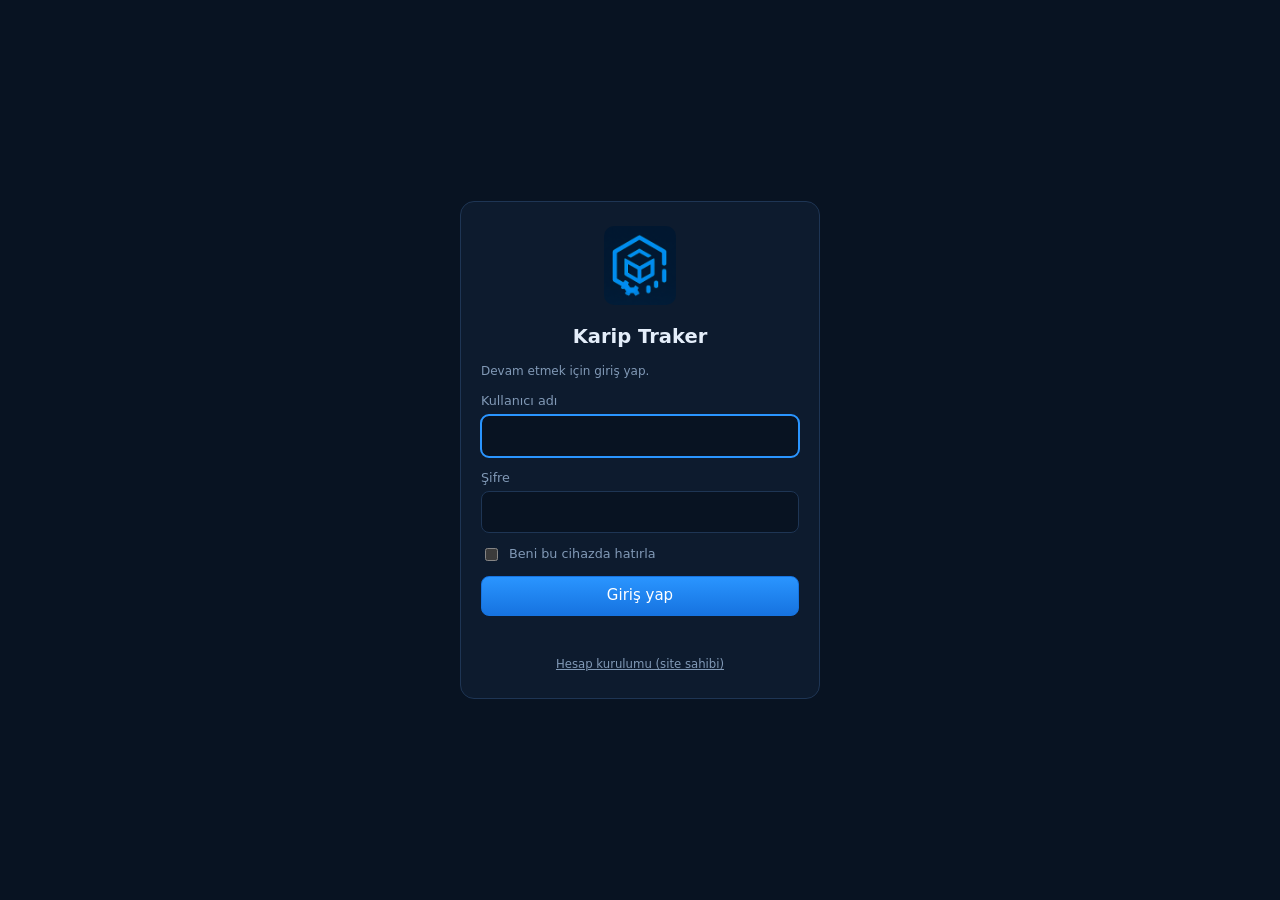
==== commit aefa10ce: "Logo: gonderilen gorsel birebir (PNG), vurgu Karip'te, tepsi simgesi ayni logo Co-Authored-By: Claud" ====
--- a/index.html
+++ b/index.html
@@ -6,7 +6,7 @@
   <meta name="color-scheme" content="dark">
   <meta name="robots" content="noindex">
   <title>Karip Traker</title>
-  <link rel="icon" type="image/svg+xml" href="assets/img/logo.svg">
+  <link rel="icon" type="image/png" href="assets/img/logo.png">
   <link rel="apple-touch-icon" href="assets/img/logo.png">
   <meta name="theme-color" content="#081322">
   <link rel="stylesheet" href="assets/css/style.css">
@@ -15,7 +15,7 @@
   <!-- Giriş ekranı: hesaplar kuruluysa uygulama girişten sonra görünür -->
   <section id="login" class="login" hidden>
     <form class="login-card" id="login-form" autocomplete="on">
-      <img class="login-logo" src="assets/img/logo.svg" alt="" width="72" height="72">
+      <img class="login-logo" src="assets/img/logo.png" alt="" width="72" height="79">
       <h1>Karip Traker</h1>
       <p class="hint">Devam etmek için giriş yap.</p>
       <label>Kullanıcı adı
@@ -34,8 +34,8 @@
   <div id="app" class="shell" hidden>
   <aside class="side" aria-label="Menü">
     <div class="side-brand">
-      <img class="logo" src="assets/img/logo.svg" alt="" width="38" height="38">
-      <div><b>Karip <em>Traker</em></b><span class="muted" id="side-sub">Siel · EU</span></div>
+      <img class="logo" src="assets/img/logo.png" alt="" width="38" height="42">
+      <div><b><em>Karip</em> Traker</b><span class="muted" id="side-sub">Siel · EU</span></div>
     </div>
     <nav class="nav" role="tablist">
       <button type="button" role="tab" class="tab" data-view="home" aria-selected="true">
--- a/assets/css/style.css
+++ b/assets/css/style.css
@@ -428,9 +428,9 @@
 .side-brand { display: flex; gap: 10px; align-items: center; padding: 2px 6px 8px; }
 .side-brand b { display: block; font-size: 1rem; letter-spacing: .2px; }
 .side-brand .muted { display: block; }
-.logo { width: 38px; height: 38px; flex: none; filter: drop-shadow(0 0 6px color-mix(in srgb, var(--accent) 45%, transparent)); }
+.logo { width: 40px; height: auto; flex: none; }
 .side-brand b em { font-style: normal; color: var(--accent); }
-.login-logo { display: block; margin: 0 auto 6px; filter: drop-shadow(0 0 10px color-mix(in srgb, var(--accent) 45%, transparent)); }
+.login-logo { display: block; margin: 0 auto 6px; border-radius: 10px; }
 .nav { display: grid; gap: 2px; }
 .nav .tab {
   display: flex; align-items: center; gap: 11px; width: 100%; text-align: left;
@@ -539,7 +539,7 @@
 
 /* ---------- Karip Traker teması (logo ile uyumlu) ---------- */
 .login-card h1 { text-align: center; }
-.side { background: linear-gradient(180deg, var(--surface), color-mix(in srgb, var(--surface) 70%, var(--bg))); }
+.side { background: #011831; } /* logonun zemin rengi: logo menüyle kaynaşsın */
 .nav .tab[aria-selected="true"] { background: color-mix(in srgb, var(--accent) 14%, var(--surface-2)); }
 .nav .tab[aria-selected="true"] svg { color: var(--accent); }
 .btn.primary { background: linear-gradient(180deg, var(--accent), var(--accent-2)); }
